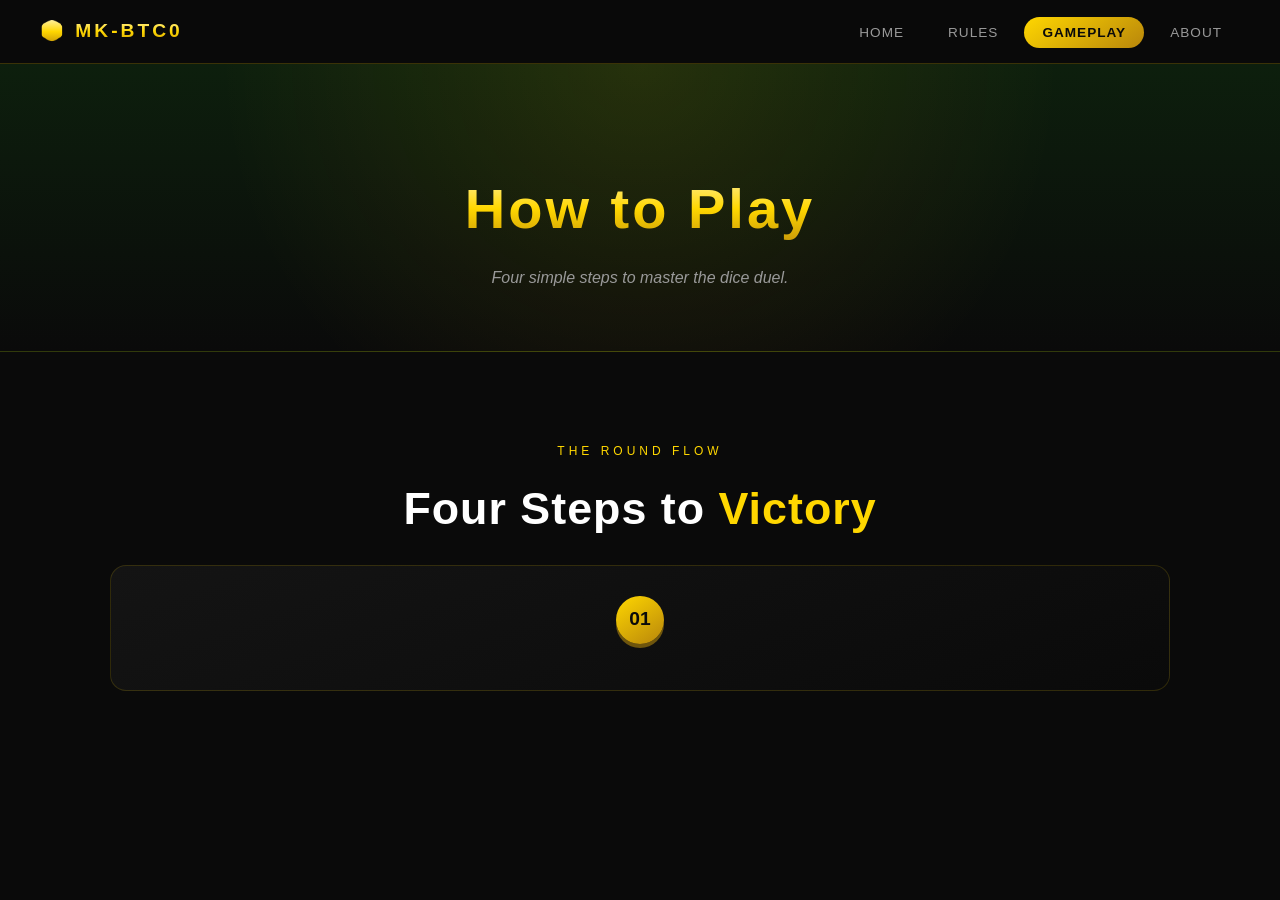
==== gameplay.html @ 075c4543 "Add files via upload" ====
<!DOCTYPE html>
<html lang="en">
<head>
<meta charset="UTF-8">
<meta name="viewport" content="width=device-width, initial-scale=1.0">
<title>Gameplay — MK-BTC0 DICE</title>
<link rel="stylesheet" href="style.css">
</head>
<body>

<nav class="navbar">
  <a href="index.html" class="logo">🎲 MK-BTC0</a>
  <ul>
    <li><a href="index.html" class="nav-link">Home</a></li>
    <li><a href="rules.html" class="nav-link">Rules</a></li>
    <li><a href="gameplay.html" class="nav-link active">Gameplay</a></li>
    <li><a href="about.html" class="nav-link">About</a></li>
  </ul>
</nav>

<div class="page-header">
  <h1>How to Play</h1>
  <p>Four simple steps to master the dice duel.</p>
</div>

<!-- STEPS -->
<section>
  <span class="section-label">The Round Flow</span>
  <h2>Four Steps to <span class="accent">Victory</span></h2>
  <div class="steps">
    <div class="step">
      <div class="number">01</div>
---- style.css ----
* { margin: 0; padding: 0; box-sizing: border-box; }

:root {
  --gold: #ffd700;
  --gold-dark: #b8860b;
  --green: #0b3d0b;
  --red: #c1121f;
  --bg-dark: #0a0a0a;
  --text: #e8e8e8;
  --text-dim: #999;
}

html { scroll-behavior: smooth; }

body {
  font-family: 'Segoe UI', Roboto, Arial, sans-serif;
  background: var(--bg-dark);
  color: var(--text);
  line-height: 1.6;
  overflow-x: hidden;
}

/* ====== NAVBAR ====== */
.navbar {
  position: sticky;
  top: 0;
  z-index: 100;
  display: flex;
  justify-content: space-between;
  align-items: center;
  padding: 16px 40px;
  background: rgba(10, 10, 10, 0.85);
  backdrop-filter: blur(12px);
  border-bottom: 1px solid rgba(255, 215, 0, 0.2);
}

.navbar .logo {
  font-size: 1.2rem;
  font-weight: 900;
  letter-spacing: 3px;
  background: linear-gradient(180deg, #fff8d0, #ffd700, #b8860b);
  -webkit-background-clip: text;
  background-clip: text;
  -webkit-text-fill-color: transparent;
  text-decoration: none;
}

.navbar ul {
  display: flex;
  list-style: none;
  gap: 8px;
}

.navbar a.nav-link {
  color: var(--text-dim);
  text-decoration: none;
  padding: 8px 18px;
  border-radius: 50px;
  font-size: 0.85rem;
  letter-spacing: 1px;
  text-transform: uppercase;
  transition: all 0.25s;
}

.navbar a.nav-link:hover {
  color: var(--gold);
  background: rgba(255, 215, 0, 0.08);
}

.navbar a.nav-link.active {
  color: #0a0a0a;
  background: linear-gradient(145deg, #ffd700, #b8860b);
  font-weight: 700;
}

/* ====== HERO ====== */
.hero {
  min-height: 92vh;
  display: flex;
  flex-direction: column;
  justify-content: center;
  align-items: center;
  text-align: center;
  padding: 60px 20px;
  position: relative;
  background:
    radial-gradient(circle at 50% 30%, rgba(255, 215, 0, 0.12), transparent 60%),
    radial-gradient(circle at 20% 80%, rgba(11, 61, 11, 0.4), transparent 60%),
    linear-gradient(180deg, #0a0a0a 0%, #0d1f0d 100%);
  overflow: hidden;
}

.hero::before {
  content: '';
  position: absolute;
  inset: 0;
  background-image:
    radial-gradient(2px 2px at 20% 30%, rgba(255,215,0,0.4), transparent),
    radial-gradient(2px 2px at 60% 70%, rgba(255,215,0,0.3), transparent),
    radial-gradient(1px 1px at 80% 20%, rgba(255,215,0,0.5), transparent),
    radial-gradient(1px 1px at 40% 90%, rgba(255,215,0,0.3), transparent);
  background-size: 200px 200px;
  animation: sparkle 8s linear infinite;
  pointer-events: none;
}

@keyframes sparkle {
  0% { background-position: 0 0, 0 0, 0 0, 0 0; }
  100% { background-position: 200px 200px, -200px 200px, 100px -100px, -100px -200px; }
}

.hero-badge {
  display: inline-block;
  padding: 8px 20px;
  border: 1px solid var(--gold);
  border-radius: 50px;
  font-size: 0.75rem;
  letter-spacing: 3px;
  text-transform: uppercase;
  color: var(--gold);
  margin-bottom: 24px;
  background: rgba(255, 215, 0, 0.05);
}

.hero h1 {
  font-size: clamp(2.5rem, 7vw, 5rem);
  font-weight: 900;
  letter-spacing: 4px;
  background: linear-gradient(180deg, #fff8d0 0%, #ffd700 50%, #b8860b 100%);
  -webkit-background-clip: text;
  background-clip: text;
  -webkit-text-fill-color: transparent;
  text-shadow: 0 0 60px rgba(255, 215, 0, 0.3);
  line-height: 1.1;
}

.hero .tagline {
  font-size: clamp(1rem, 2vw, 1.3rem);
  color: var(--text-dim);
  max-width: 700px;
  margin: 24px auto 0;
  font-style: italic;
}

.hero .author {
  margin-top: 30px;
  font-size: 0.85rem;
  letter-spacing: 2px;
  color: var(--gold);
  text-transform: uppercase;
}

.hero-dice {
  display: flex;
  gap: 30px;
  margin: 50px 0 30px;
  font-size: 4rem;
  filter: drop-shadow(0 0 20px rgba(255, 215, 0, 0.6));
}

.hero-dice span {
  display: inline-block;
  animation: float 3s ease-in-out infinite;
}
.hero-dice span:nth-child(2) { animation-delay: 0.5s; }

@keyframes float {
  0%, 100% { transform: translateY(0) rotate(0deg); }
  50% { transform: translateY(-15px) rotate(8deg); }
}

/* ====== BUTTONS ====== */
.cta-btn {
  display: inline-block;
  padding: 16px 44px;
  background: linear-gradient(145deg, #ffd700, #b8860b);
  color: #0a0a0a;
  font-weight: 900;
  font-size: 1rem;
  letter-spacing: 2px;
  text-transform: uppercase;
  text-decoration: none;
  border-radius: 50px;
  box-shadow: 0 6px 0 #6e550d, 0 10px 30px rgba(255, 215, 0, 0.3);
  transition: all 0.2s;
  cursor: pointer;
  border: none;
  margin-top: 20px;
}

.cta-btn:hover {
  transform: translateY(-3px);
  box-shadow: 0 9px 0 #6e550d, 0 14px 40px rgba(255, 215, 0, 0.5);
}

.cta-btn.outline {
  background: transparent;
  color: var(--gold);
  border: 2px solid var(--gold);
  box-shadow: none;
}

.cta-btn.outline:hover {
  background: rgba(255, 215, 0, 0.1);
  box-shadow: 0 0 30px rgba(255, 215, 0, 0.3);
}

.btn-row {
  display: flex;
  gap: 16px;
  flex-wrap: wrap;
  justify-content: center;
  margin-top: 20px;
}

/* ====== SECTIONS ====== */
section {
  padding: 90px 20px;
  max-width: 1100px;
  margin: 0 auto;
}

.section-label {
  display: block;
  text-align: center;
  font-size: 0.75rem;
  letter-spacing: 4px;
  text-transform: uppercase;
  color: var(--gold);
  margin-bottom: 12px;
}

h2 {
  font-size: clamp(1.8rem, 4vw, 2.8rem);
  text-align: center;
  margin-bottom: 20px;
  color: #fff;
  letter-spacing: 1px;
}

h2 .accent { color: var(--gold); }

.section-desc {
  text-align: center;
  max-width: 700px;
  margin: 0 auto 50px;
  color: var(--text-dim);
  font-size: 1.05rem;
}

/* ====== PILLARS ====== */
.pillars {
  display: grid;
  grid-template-columns: repeat(auto-fit, minmax(240px, 1fr));
  gap: 24px;
}

.pillar {
  background: linear-gradient(160deg, #141414, #0a0a0a);
  border: 1px solid rgba(255, 215, 0, 0.2);
  border-radius: 16px;
  padding: 32px 24px;
  text-align: center;
  transition: all 0.3s;
  position: relative;
  overflow: hidden;
}

.pillar::before {
  content: '';
  position: absolute;
  top: 0; left: 0; right: 0;
  height: 3px;
  background: linear-gradient(90deg, transparent, var(--gold), transparent);
  opacity: 0;
  transition: opacity 0.3s;
}

.pillar:hover {
  transform: translateY(-6px);
  border-color: rgba(255, 215, 0, 0.5);
  box-shadow: 0 20px 40px rgba(0, 0, 0, 0.5);
}

.pillar:hover::before { opacity: 1; }

.pillar .icon {
  font-size: 2.6rem;
  margin-bottom: 16px;
  display: block;
}

.pillar h3 {
  color: var(--gold);
  font-size: 1.1rem;
  margin-bottom: 12px;
  letter-spacing: 1px;
  text-transform: uppercase;
}

.pillar p {
  color: var(--text-dim);
  font-size: 0.9rem;
}

/* ====== RULES ====== */
.rules-wrapper {
  background: linear-gradient(160deg, #0f1f0f, #050a05);
  border: 1px solid rgba(255, 215, 0, 0.25);
  border-radius: 20px;
  padding: 40px;
  box-shadow: inset 0 0 80px rgba(0, 0, 0, 0.5);
}

.rules-grid {
  display: grid;
  grid-template-columns: repeat(auto-fit, minmax(280px, 1fr));
  gap: 12px;
}

.rule {
  display: flex;
  gap: 14px;
  padding: 12px 16px;
  border-radius: 10px;
  background: rgba(255, 215, 0, 0.03);
  border-left: 3px solid rgba(255, 215, 0, 0.4);
  transition: all 0.2s;
}

.rule:hover {
  background: rgba(255, 215, 0, 0.08);
  border-left-color: var(--gold);
  transform: translateX(4px);
}

.rule .num {
  color: var(--gold);
  font-weight: 900;
  font-size: 0.85rem;
  min-width: 24px;
  font-family: monospace;
}

.rule .txt {
  font-size: 0.88rem;
  color: #ccc;
}

/* ====== ODDS ====== */
.odds-container {
  display: grid;
  grid-template-columns: 1fr 1fr;
  gap: 50px;
  align-items: center;
}

@media (max-width: 768px) {
  .odds-container { grid-template-columns: 1fr; }
}

.pie-chart {
  width: 280px;
  height: 280px;
  border-radius: 50%;
  margin: 0 auto;
  background: conic-gradient(
    #e63946 0deg 150deg,
    #f4a300 150deg 210deg,
    #06a77d 210deg 360deg
  );
  box-shadow: 0 0 60px rgba(255, 215, 0, 0.15),
              inset 0 0 40px rgba(0, 0, 0, 0.4);
  position: relative;
}

.pie-chart::after {
  content: '';
  position: absolute;
  inset: 30%;
  background: var(--bg-dark);
  border-radius: 50%;
  border: 2px solid rgba(255, 215, 0, 0.3);
}

.odds-legend {
  display: flex;
  flex-direction: column;
  gap: 20px;
}

.legend-item {
  display: flex;
  align-items: center;
  gap: 16px;
  padding: 16px 20px;
  background: rgba(255, 255, 255, 0.02);
  border: 1px solid rgba(255, 255, 255, 0.06);
  border-radius: 12px;
}

.legend-color {
  width: 18px;
  height: 18px;
  border-radius: 4px;
  flex-shrink: 0;
}

.legend-item .label {
  font-weight: 600;
  color: #fff;
  font-size: 0.95rem;
}

.legend-item .value {
  margin-left: auto;
  color: var(--gold);
  font-weight: 900;
  font-family: monospace;
  font-size: 1.05rem;
}

/* ====== BET BARS ====== */
.bet-bars {
  display: flex;
  flex-direction: column;
  gap: 14px;
  max-width: 720px;
  margin: 0 auto;
}

.bet-bar {
  display: flex;
  align-items: center;
  gap: 16px;
}

.bet-bar .label {
  min-width: 130px;
  font-size: 0.85rem;
  color: var(--text-dim);
  text-transform: uppercase;
  letter-spacing: 1px;
}

.bet-bar .bar {
  flex: 1;
  height: 40px;
  border-radius: 10px;
  display: flex;
  align-items: center;
  justify-content: flex-end;
  padding-right: 18px;
  font-weight: 900;
  color: #0a0a0a;
  font-size: 0.9rem;
  position: relative;
  overflow: hidden;
  box-shadow: inset 0 -3px 0 rgba(0, 0, 0, 0.2);
}

.bet-bar .bar::before {
  content: '';
  position: absolute;
  inset: 0;
  background: linear-gradient(90deg, transparent, rgba(255,255,255,0.25), transparent);
  animation: shine 3s infinite;
}

@keyframes shine {
  0% { transform: translateX(-100%); }
  100% { transform: translateX(100%); }
}

.bar-max { background: linear-gradient(90deg, #ffd700, #ffed4e); width: 100%; }
.bar-high { background: linear-gradient(90deg, #06a77d, #2ecc71); width: 75%; }
.bar-mid { background: linear-gradient(90deg, #3498db, #5dade2); width: 50%; }
.bar-low { background: linear-gradient(90deg, #9b59b6, #bb8fce); width: 25%; }
.bar-min { background: linear-gradient(90deg, #e74c3c, #ec7063); width: 10%; }

/* ====== STEPS ====== */
.steps {
  display: grid;
  grid-template-columns: repeat(auto-fit, minmax(200px, 1fr));
  gap: 24px;
}

.step {
  background: linear-gradient(160deg, #141414, #0a0a0a);
  border: 1px solid rgba(255, 215, 0, 0.15);
  border-radius: 16px;
  padding: 30px 22px;
  text-align: center;
  transition: all 0.3s;
}

.step:hover {
  border-color: var(--gold);
  transform: translateY(-6px);
  box-shadow: 0 20px 40px rgba(255, 215, 0, 0.1);
}

.step .number {
  display: inline-flex;
  align-items: center;
  justify-content: center;
  width: 48px;
  height: 48px;
  border-radius: 50%;
  background: linear-gradient(145deg, #ffd700, #b8860b);
  color: #0a0a0a;
  font-weight: 900;
  font-size: 1.2rem;
  margin-bottom: 16px;
  box-shadow: 0 4px 0 #6e550d;
}

.step h3 {
  color: #fff;
  font-size: 1rem;
  margin-bottom: 10px;
  text-transform: uppercase;
  letter-spacing: 1px;
}

.step p {
  color: var(--text-dim);
  font-size: 0.88rem;
}

/* ====== QUOTE ====== */
.quote-section {
  background: linear-gradient(160deg, #0f1f0f, #050a05);
  border-top: 1px solid rgba(255, 215, 0, 0.2);
  border-bottom: 1px solid rgba(255, 215, 0, 0.2);
  text-align: center;
  padding: 90px 20px;
}

.quote {
  font-size: clamp(1.2rem, 3vw, 1.8rem);
  font-style: italic;
  color: #fff;
  max-width: 800px;
  margin: 0 auto;
  line-height: 1.5;
}

.quote::before {
  content: '"';
  font-size: 4rem;
  color: var(--gold);
  display: block;
  line-height: 0.5;
  margin-bottom: 20px;
}

.quote-author {
  margin-top: 30px;
  color: var(--gold);
  letter-spacing: 2px;
  font-size: 0.85rem;
  text-transform: uppercase;
}

/* ====== LOAN ====== */
.loan-card {
  background: linear-gradient(160deg, #0f1f0f, #050a05);
  border: 1px solid rgba(255, 215, 0, 0.25);
  border-radius: 20px;
  padding: 50px 40px;
  text-align: center;
  max-width: 800px;
  margin: 0 auto;
  position: relative;
  overflow: hidden;
}

.loan-card::before {
  content: '🏦';
  position: absolute;
  font-size: 12rem;
  opacity: 0.04;
  top: -20px;
  right: -20px;
}

.loan-card h3 {
  color: var(--gold);
  font-size: 1.6rem;
  margin-bottom: 16px;
  letter-spacing: 1px;
}

.loan-card p {
  color: var(--text-dim);
  font-size: 1rem;
  max-width: 600px;
  margin: 0 auto;
}

.loan-features {
  display: flex;
  justify-content: center;
  gap: 40px;
  margin-top: 30px;
  flex-wrap: wrap;
}

.loan-feature {
  text-align: center;
}

.loan-feature .big {
  font-size: 2rem;
  font-weight: 900;
  color: var(--gold);
  display: block;
}

.loan-feature .small {
  font-size: 0.75rem;
  color: var(--text-dim);
  text-transform: uppercase;
  letter-spacing: 1px;
}

/* ====== CTA SECTION ====== */
.cta-section {
  text-align: center;
  padding: 100px 20px;
  background:
    radial-gradient(circle at 50% 50%, rgba(255, 215, 0, 0.08), transparent 60%),
    #0a0a0a;
}

/* ====== FOOTER ====== */
footer {
  text-align: center;
  padding: 40px 20px;
  border-top: 1px solid rgba(255, 215, 0, 0.15);
  color: var(--text-dim);
  font-size: 0.8rem;
  letter-spacing: 1px;
}

footer .gold { color: var(--gold); }

/* ====== PAGE HEADER (для внутренних страниц) ====== */
.page-header {
  padding: 100px 20px 60px;
  text-align: center;
  background:
    radial-gradient(circle at 50% 0%, rgba(255, 215, 0, 0.1), transparent 60%),
    linear-gradient(180deg, #0d1f0d, #0a0a0a);
  border-bottom: 1px solid rgba(255, 215, 0, 0.15);
}

.page-header h1 {
  font-size: clamp(2rem, 5vw, 3.5rem);
  font-weight: 900;
  letter-spacing: 3px;
  background: linear-gradient(180deg, #fff8d0, #ffd700, #b8860b);
  -webkit-background-clip: text;
  background-clip: text;
  -webkit-text-fill-color: transparent;
  margin-bottom: 12px;
}

.page-header p {
  color: var(--text-dim);
  font-style: italic;
  max-width: 600px;
  margin: 0 auto;
}

/* ====== MOBILE ====== */
@media (max-width: 700px) {
  .navbar { flex-direction: column; gap: 12px; padding: 12px 20px; }
  .navbar ul { gap: 4px; flex-wrap: wrap; justify-content: center; }
  .navbar a.nav-link { padding: 6px 12px; font-size: 0.75rem; }
  .bet-bar .label { min-width: 90px; font-size: 0.7rem; }
  .rules-wrapper { padding: 24px 16px; }
  section { padding: 60px 16px; }
}
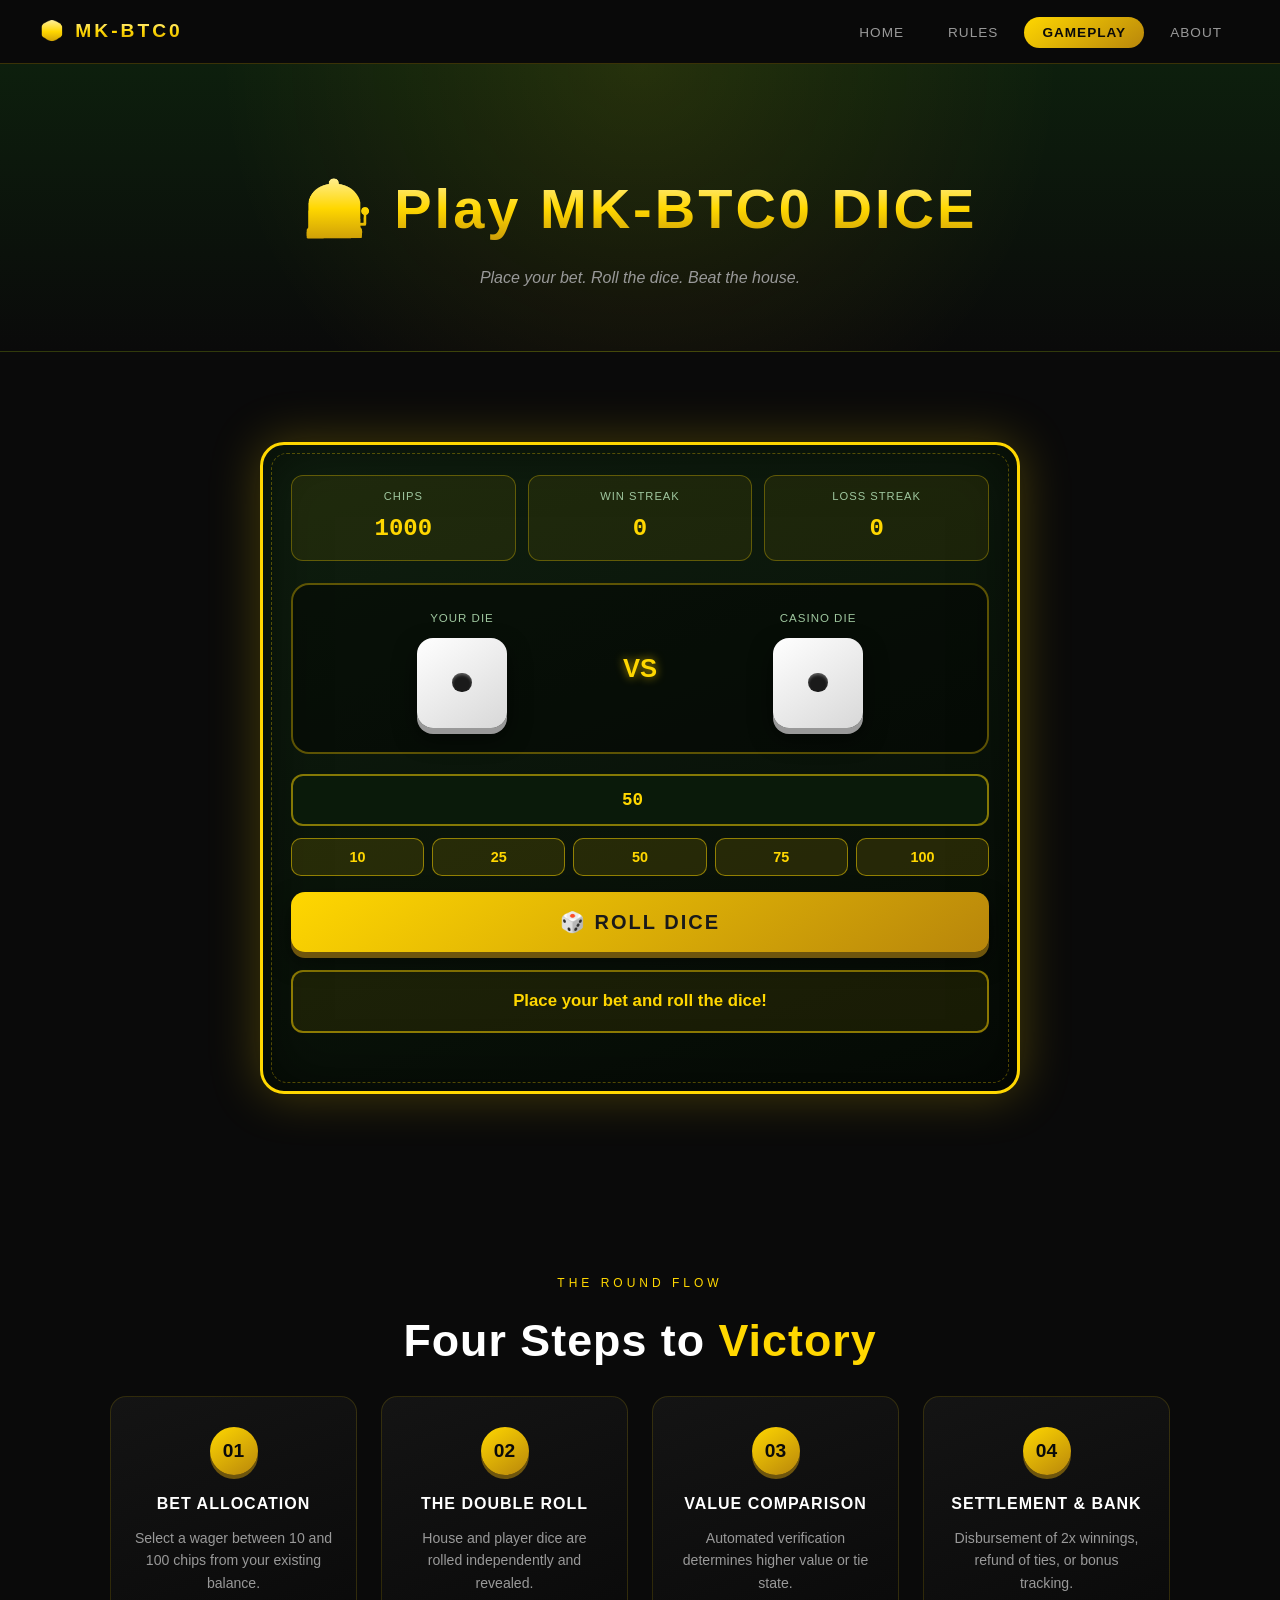
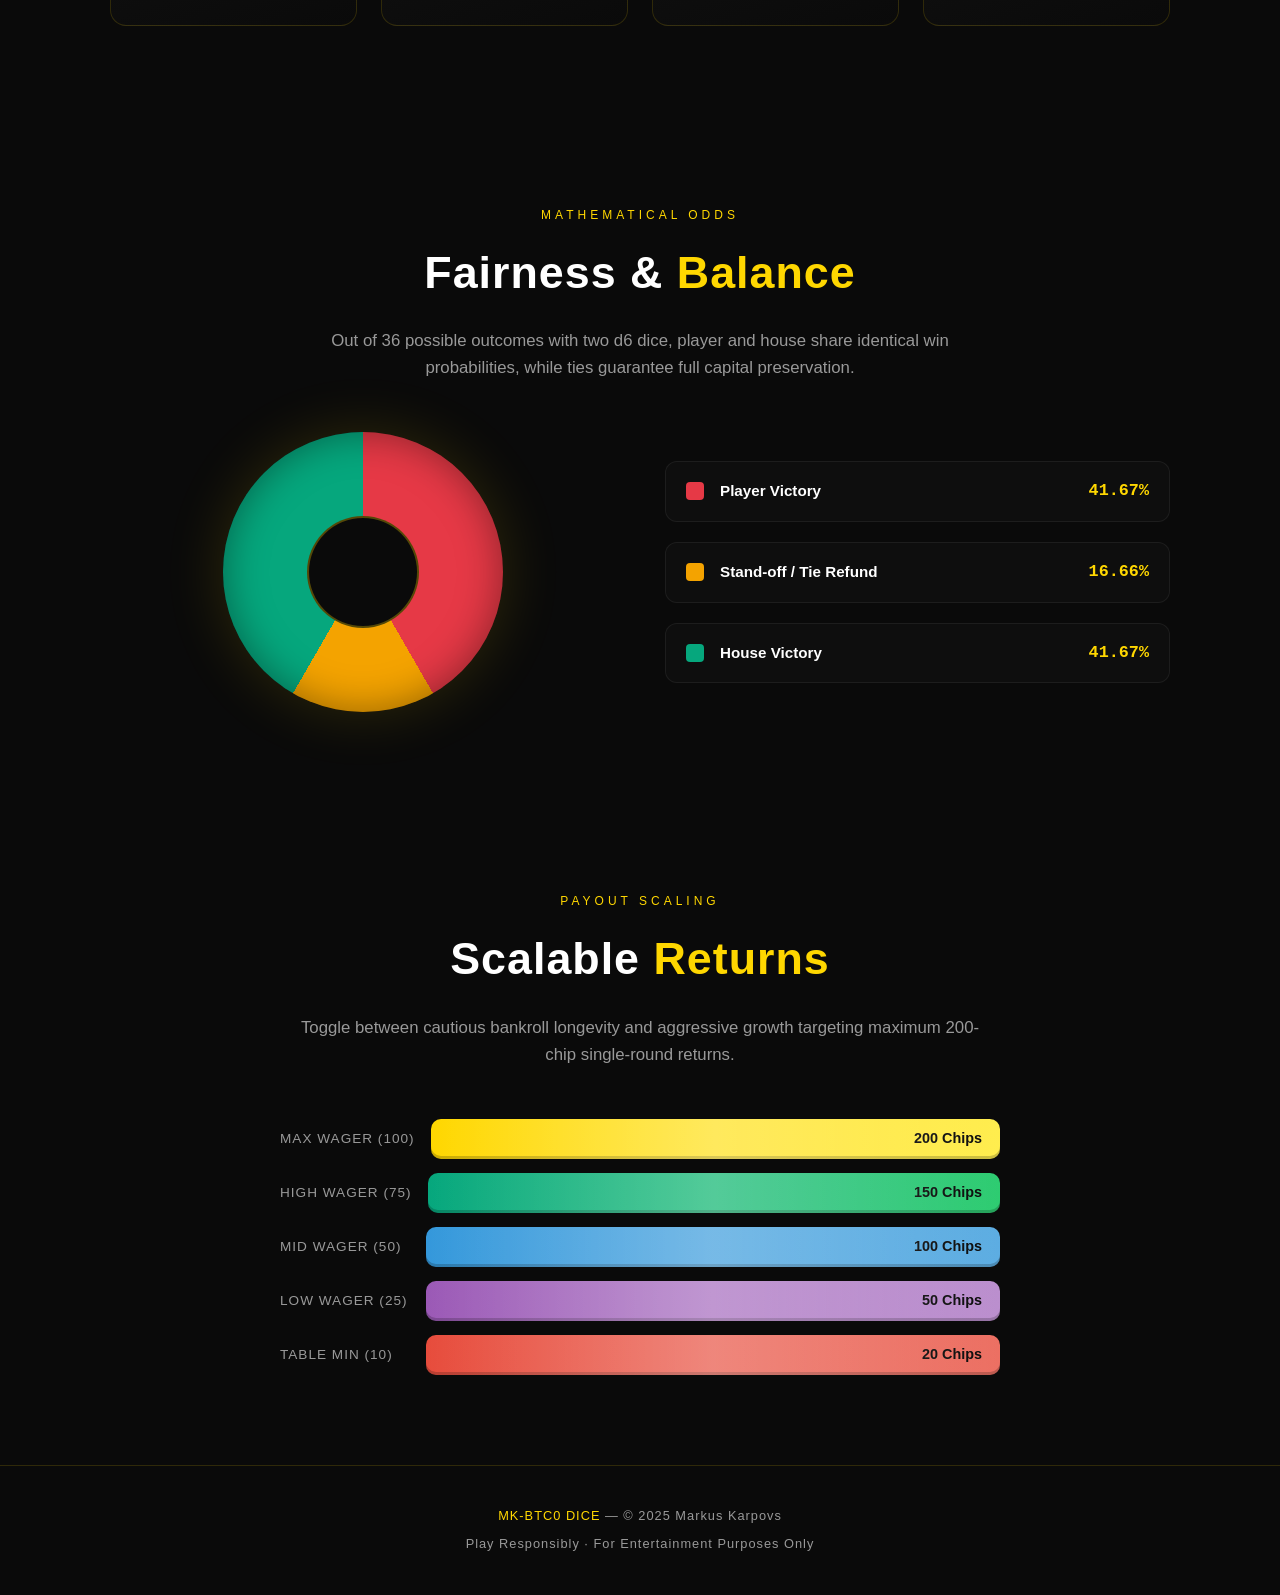
==== commit e80c4057: "Update gameplay.html" ====
--- a/gameplay.html
+++ b/gameplay.html
@@ -3,8 +3,251 @@
 <head>
 <meta charset="UTF-8">
 <meta name="viewport" content="width=device-width, initial-scale=1.0">
-<title>Gameplay — MK-BTC0 DICE</title>
+<title>Play — MK-BTC0 DICE</title>
 <link rel="stylesheet" href="style.css">
+<style>
+  /* ===== GAME-SPECIFIC STYLES ===== */
+  .game-container {
+    max-width: 760px;
+    margin: 0 auto;
+    background: linear-gradient(160deg, #0f1f0f, #050a05);
+    border: 3px solid var(--gold);
+    border-radius: 24px;
+    padding: 30px 28px;
+    box-shadow: 0 0 50px rgba(255, 215, 0, 0.25),
+                inset 0 0 60px rgba(0, 0, 0, 0.6);
+    position: relative;
+  }
+
+  .game-container::before {
+    content: '';
+    position: absolute;
+    inset: 8px;
+    border: 1px dashed rgba(255, 215, 0, 0.3);
+    border-radius: 16px;
+    pointer-events: none;
+  }
+
+  .game-stats {
+    display: grid;
+    grid-template-columns: repeat(3, 1fr);
+    gap: 12px;
+    margin-bottom: 22px;
+  }
+
+  .game-stat {
+    background: rgba(255, 215, 0, 0.07);
+    border: 1px solid rgba(255, 215, 0, 0.3);
+    border-radius: 12px;
+    padding: 12px;
+    text-align: center;
+  }
+
+  .game-stat .label {
+    font-size: 0.7rem;
+    text-transform: uppercase;
+    letter-spacing: 1px;
+    color: #9fc79f;
+  }
+
+  .game-stat .value {
+    font-size: 1.5rem;
+    font-weight: 900;
+    color: var(--gold);
+    margin-top: 4px;
+    font-family: monospace;
+  }
+
+  .dice-arena {
+    display: flex;
+    justify-content: space-around;
+    align-items: center;
+    background: rgba(0, 0, 0, 0.4);
+    border: 2px solid rgba(255, 215, 0, 0.35);
+    border-radius: 18px;
+    padding: 24px 16px;
+    margin-bottom: 20px;
+  }
+
+  .dice-slot { text-align: center; flex: 1; }
+
+  .dice-slot .who {
+    font-size: 0.72rem;
+    text-transform: uppercase;
+    letter-spacing: 1px;
+    color: #9fc79f;
+    margin-bottom: 10px;
+  }
+
+  .die {
+    width: 90px;
+    height: 90px;
+    margin: 0 auto;
+    background: linear-gradient(145deg, #ffffff, #d8d8d8);
+    border-radius: 16px;
+    display: grid;
+    grid-template-columns: repeat(3, 1fr);
+    grid-template-rows: repeat(3, 1fr);
+    padding: 12px;
+    gap: 4px;
+    box-shadow: 0 6px 0 #999, 0 10px 22px rgba(0, 0, 0, 0.6);
+    transition: transform 0.3s ease;
+  }
+
+  .die.rolling { animation: shake 0.4s ease infinite; }
+
+  @keyframes shake {
+    0%, 100% { transform: rotate(0deg) translateY(0); }
+    25% { transform: rotate(-8deg) translateY(-4px); }
+    75% { transform: rotate(8deg) translateY(4px); }
+  }
+
+  .pip { border-radius: 50%; background: transparent; }
+  .pip.on {
+    background: #1a1a1a;
+    box-shadow: inset 0 2px 3px rgba(255, 255, 255, 0.3);
+  }
+
+  .vs-tag {
+    font-size: 1.6rem;
+    font-weight: 900;
+    color: var(--gold);
+    padding: 0 8px;
+    text-shadow: 0 0 10px rgba(255, 215, 0, 0.7);
+  }
+
+  .bet-row {
+    display: flex;
+    gap: 10px;
+    margin-bottom: 12px;
+  }
+
+  .bet-row input {
+    flex: 1;
+    padding: 14px;
+    background: #0a1a0a;
+    border: 2px solid rgba(255, 215, 0, 0.5);
+    border-radius: 12px;
+    color: var(--gold);
+    font-size: 1.1rem;
+    font-weight: 900;
+    text-align: center;
+    outline: none;
+    font-family: monospace;
+  }
+
+  .bet-row input:focus {
+    border-color: var(--gold);
+    box-shadow: 0 0 12px rgba(255, 215, 0, 0.4);
+  }
+
+  .quick-bet-row {
+    display: flex;
+    gap: 8px;
+    margin-bottom: 16px;
+    flex-wrap: wrap;
+  }
+
+  .quick-bet-row button {
+    flex: 1;
+    min-width: 60px;
+    padding: 10px;
+    background: rgba(255, 215, 0, 0.12);
+    border: 1px solid rgba(255, 215, 0, 0.5);
+    border-radius: 10px;
+    color: var(--gold);
+    font-weight: 900;
+    cursor: pointer;
+    transition: all 0.2s;
+    font-size: 0.9rem;
+  }
+
+  .quick-bet-row button:hover {
+    background: rgba(255, 215, 0, 0.3);
+    transform: translateY(-2px);
+  }
+
+  .roll-btn {
+    width: 100%;
+    padding: 18px;
+    font-size: 1.25rem;
+    font-weight: 900;
+    letter-spacing: 2px;
+    text-transform: uppercase;
+    background: linear-gradient(145deg, #ffd700, #b8860b);
+    color: #1a1a1a;
+    border: none;
+    border-radius: 14px;
+    cursor: pointer;
+    box-shadow: 0 6px 0 #6e550d, 0 10px 22px rgba(0, 0, 0, 0.5);
+    transition: all 0.15s;
+  }
+
+  .roll-btn:hover:not(:disabled) {
+    transform: translateY(-2px);
+    box-shadow: 0 8px 0 #6e550d, 0 14px 26px rgba(0, 0, 0, 0.6);
+  }
+
+  .roll-btn:active:not(:disabled) {
+    transform: translateY(4px);
+    box-shadow: 0 2px 0 #6e550d;
+  }
+
+  .roll-btn:disabled { opacity: 0.5; cursor: not-allowed; }
+
+  .result-box {
+    margin-top: 18px;
+    padding: 16px;
+    border-radius: 12px;
+    text-align: center;
+    font-size: 1.05rem;
+    font-weight: 700;
+    min-height: 56px;
+    display: flex;
+    align-items: center;
+    justify-content: center;
+    transition: all 0.3s;
+  }
+
+  .result-box.win {
+    background: rgba(40, 167, 69, 0.18);
+    border: 2px solid #28a745;
+    color: #5eff7a;
+  }
+
+  .result-box.lose {
+    background: rgba(220, 53, 69, 0.18);
+    border: 2px solid #dc3545;
+    color: #ff7a88;
+  }
+
+  .result-box.tie {
+    background: rgba(255, 193, 7, 0.15);
+    border: 2px solid #ffc107;
+    color: #ffd766;
+  }
+
+  .result-box.info {
+    background: rgba(255, 215, 0, 0.08);
+    border: 2px solid rgba(255, 215, 0, 0.5);
+    color: var(--gold);
+  }
+
+  .streak-msg {
+    text-align: center;
+    font-size: 0.8rem;
+    color: #9fc79f;
+    margin-top: 10px;
+    min-height: 18px;
+    letter-spacing: 1px;
+  }
+
+  @media (max-width: 520px) {
+    .die { width: 70px; height: 70px; padding: 9px; }
+    .game-stat .value { font-size: 1.15rem; }
+    .game-container { padding: 20px 16px; }
+  }
+</style>
 </head>
 <body>
 
@@ -19,15 +262,345 @@
 </nav>
 
 <div class="page-header">
-  <h1>How to Play</h1>
-  <p>Four simple steps to master the dice duel.</p>
+  <h1>🎰 Play MK-BTC0 DICE</h1>
+  <p>Place your bet. Roll the dice. Beat the house.</p>
 </div>
 
-<!-- STEPS -->
+<!-- ===== GAME ===== -->
+<section>
+  <div class="game-container">
+
+    <!-- STATS -->
+    <div class="game-stats">
+      <div class="game-stat">
+        <div class="label">Chips</div>
+        <div class="value" id="chipsVal">1000</div>
+      </div>
+      <div class="game-stat">
+        <div class="label">Win Streak</div>
+        <div class="value" id="winStreakVal">0</div>
+      </div>
+      <div class="game-stat">
+        <div class="label">Loss Streak</div>
+        <div class="value" id="lossStreakVal">0</div>
+      </div>
+    </div>
+
+    <!-- DICE -->
+    <div class="dice-arena">
+      <div class="dice-slot">
+        <div class="who">Your Die</div>
+        <div class="die" id="playerDie"></div>
+      </div>
+      <div class="vs-tag">VS</div>
+      <div class="dice-slot">
+        <div class="who">Casino Die</div>
+        <div class="die" id="casinoDie"></div>
+      </div>
+    </div>
+
+    <!-- BET INPUT -->
+    <div class="bet-row">
+      <input type="number" id="betInput" value="50" min="10" max="100" step="10">
+    </div>
+
+    <!-- QUICK BETS -->
+    <div class="quick-bet-row">
+      <button onclick="setBet(10)">10</button>
+      <button onclick="setBet(25)">25</button>
+      <button onclick="setBet(50)">50</button>
+      <button onclick="setBet(75)">75</button>
+      <button onclick="setBet(100)">100</button>
+    </div>
+
+    <!-- ROLL BUTTON -->
+    <button class="roll-btn" id="rollBtn" onclick="playRound()">🎲 ROLL DICE</button>
+
+    <!-- RESULT -->
+    <div class="result-box info" id="resultBox">Place your bet and roll the dice!</div>
+    <div class="streak-msg" id="streakMsg"></div>
+  </div>
+</section>
+
+<!-- INFO SECTION -->
 <section>
   <span class="section-label">The Round Flow</span>
   <h2>Four Steps to <span class="accent">Victory</span></h2>
   <div class="steps">
     <div class="step">
       <div class="number">01</div>
-     +      <h3>Bet Allocation</h3>
+      <p>Select a wager between 10 and 100 chips from your existing balance.</p>
+    </div>
+    <div class="step">
+      <div class="number">02</div>
+      <h3>The Double Roll</h3>
+      <p>House and player dice are rolled independently and revealed.</p>
+    </div>
+    <div class="step">
+      <div class="number">03</div>
+      <h3>Value Comparison</h3>
+      <p>Automated verification determines higher value or tie state.</p>
+    </div>
+    <div class="step">
+      <div class="number">04</div>
+      <h3>Settlement &amp; Bank</h3>
+      <p>Disbursement of 2x winnings, refund of ties, or bonus tracking.</p>
+    </div>
+  </div>
+</section>
+
+<!-- ODDS -->
+<section>
+  <span class="section-label">Mathematical Odds</span>
+  <h2>Fairness &amp; <span class="accent">Balance</span></h2>
+  <p class="section-desc">
+    Out of 36 possible outcomes with two d6 dice, player and house share identical
+    win probabilities, while ties guarantee full capital preservation.
+  </p>
+
+  <div class="odds-container">
+    <div class="pie-chart"></div>
+    <div class="odds-legend">
+      <div class="legend-item">
+        <div class="legend-color" style="background:#e63946;"></div>
+        <span class="label">Player Victory</span>
+        <span class="value">41.67%</span>
+      </div>
+      <div class="legend-item">
+        <div class="legend-color" style="background:#f4a300;"></div>
+        <span class="label">Stand-off / Tie Refund</span>
+        <span class="value">16.66%</span>
+      </div>
+      <div class="legend-item">
+        <div class="legend-color" style="background:#06a77d;"></div>
+        <span class="label">House Victory</span>
+        <span class="value">41.67%</span>
+      </div>
+    </div>
+  </div>
+</section>
+
+<!-- PAYOUT BARS -->
+<section>
+  <span class="section-label">Payout Scaling</span>
+  <h2>Scalable <span class="accent">Returns</span></h2>
+  <p class="section-desc">
+    Toggle between cautious bankroll longevity and aggressive growth targeting
+    maximum 200-chip single-round returns.
+  </p>
+
+  <div class="bet-bars">
+    <div class="bet-bar">
+      <span class="label">Max Wager (100)</span>
+      <div class="bar bar-max">200 Chips</div>
+    </div>
+    <div class="bet-bar">
+      <span class="label">High Wager (75)</span>
+      <div class="bar bar-high">150 Chips</div>
+    </div>
+    <div class="bet-bar">
+      <span class="label">Mid Wager (50)</span>
+      <div class="bar bar-mid">100 Chips</div>
+    </div>
+    <div class="bet-bar">
+      <span class="label">Low Wager (25)</span>
+      <div class="bar bar-low">50 Chips</div>
+    </div>
+    <div class="bet-bar">
+      <span class="label">Table Min (10)</span>
+      <div class="bar bar-min">20 Chips</div>
+    </div>
+  </div>
+</section>
+
+<footer>
+  <p><span class="gold">MK-BTC0 DICE</span> — © 2025 Markus Karpovs</p>
+  <p style="margin-top:8px;">Play Responsibly · For Entertainment Purposes Only</p>
+</footer>
+
+<script>
+  // ===== GAME STATE =====
+  let chips = 1000;
+  let winStreak = 0;
+  let lossStreak = 0;
+  let loanUsed = false;
+  let rolling = false;
+
+  // ===== DOM =====
+  const chipsVal = document.getElementById('chipsVal');
+  const winStreakVal = document.getElementById('winStreakVal');
+  const lossStreakVal = document.getElementById('lossStreakVal');
+  const betInput = document.getElementById('betInput');
+  const rollBtn = document.getElementById('rollBtn');
+  const resultBox = document.getElementById('resultBox');
+  const streakMsg = document.getElementById('streakMsg');
+  const playerDie = document.getElementById('playerDie');
+  const casinoDie = document.getElementById('casinoDie');
+
+  // ===== DICE PATTERNS (1..9 in 3x3 grid) =====
+  const DICE_PATTERNS = {
+    1: [5],
+    2: [1, 9],
+    3: [1, 5, 9],
+    4: [1, 3, 7, 9],
+    5: [1, 3, 5, 7, 9],
+    6: [1, 3, 4, 6, 7, 9]
+  };
+
+  function renderDie(el, value) {
+    el.innerHTML = '';
+    const on = DICE_PATTERNS[value] || [];
+    for (let i = 1; i <= 9; i++) {
+      const pip = document.createElement('div');
+      pip.className = 'pip' + (on.includes(i) ? ' on' : '');
+      el.appendChild(pip);
+    }
+  }
+
+  function setBet(v) { betInput.value = v; }
+
+  function updateUI() {
+    chipsVal.textContent = chips;
+    winStreakVal.textContent = winStreak;
+    lossStreakVal.textContent = lossStreak;
+  }
+
+  function setResult(text, type) {
+    resultBox.textContent = text;
+    resultBox.className = 'result-box ' + type;
+  }
+
+  function randomDie() { return Math.floor(Math.random() * 6) + 1; }
+  function sleep(ms) { return new Promise(r => setTimeout(r, ms)); }
+
+  // ===== MAIN GAME LOOP =====
+  async function playRound() {
+    if (rolling) return;
+
+    let bet = parseInt(betInput.value, 10);
+
+    // Validate
+    if (isNaN(bet) || bet < 10 || bet > 100) {
+      setResult('❌ Bet must be between 10 and 100 chips!', 'lose');
+      return;
+    }
+
+    if (bet > chips) {
+      if (!loanUsed && chips < 10) {
+        loanUsed = true;
+        chips += 100;
+        updateUI();
+        setResult('🏦 Emergency loan granted: +100 chips!', 'info');
+        await sleep(1200);
+      } else {
+        setResult('❌ Not enough chips!', 'lose');
+        return;
+      }
+    }
+
+    let loanRepay = (loanUsed && chips > 0) ? Math.floor(bet * 0.1) : 0;
+
+    rolling = true;
+    rollBtn.disabled = true;
+
+    chips -= bet;
+    updateUI();
+
+    // Animation
+    playerDie.classList.add('rolling');
+    casinoDie.classList.add('rolling');
+    setResult('🎲 Rolling...', 'info');
+
+    for (let i = 0; i < 12; i++) {
+      renderDie(playerDie, randomDie());
+      renderDie(casinoDie, randomDie());
+      await sleep(70);
+    }
+
+    const p = randomDie();
+    const c = randomDie();
+    renderDie(playerDie, p);
+    renderDie(casinoDie, c);
+    playerDie.classList.remove('rolling');
+    casinoDie.classList.remove('rolling');
+
+    await sleep(300);
+
+    // RESOLVE
+    let msg = '';
+    let type = '';
+
+    if (p > c) {
+      let winAmount = bet * 2;
+      winStreak++;
+      lossStreak = 0;
+
+      let bonus = 0;
+      if (winStreak % 3 === 0) {
+        bonus = 50;
+        msg = `🔥 3 wins in a row! +50 BONUS! `;
+      }
+
+      chips += winAmount + bonus;
+
+      let repayMsg = '';
+      if (loanUsed && loanRepay > 0) {
+        chips -= loanRepay;
+        repayMsg = ` (Loan repay: -${loanRepay})`;
+      }
+
+      msg += `🏆 You win! ${p} > ${c} → +${winAmount}${bonus ? ' +50' : ''}${repayMsg}`;
+      type = 'win';
+
+    } else if (p < c) {
+      lossStreak++;
+      winStreak = 0;
+      msg = `❌ You lose! ${p} < ${c} → -${bet} chips`;
+      type = 'lose';
+
+    } else {
+      chips += bet;
+      msg = `🤝 Tie! ${p} = ${c} → bet returned`;
+      type = 'tie';
+    }
+
+    updateUI();
+
+    // Bankruptcy
+    if (chips < 10) {
+      if (!loanUsed) {
+        loanUsed = true;
+        chips += 100;
+        updateUI();
+        msg += ' | 🏦 Emergency loan: +100 chips!';
+      } else {
+        msg += ' | 💀 GAME OVER — bankrupt!';
+        rollBtn.disabled = true;
+        rollBtn.textContent = '💀 GAME OVER';
+        setResult(msg, 'lose');
+        rolling = false;
+        return;
+      }
+    }
+
+    setResult(msg, type);
+    streakMsg.textContent = `Win streak: ${winStreak} | Loss streak: ${lossStreak}`;
+
+    rolling = false;
+    rollBtn.disabled = false;
+  }
+
+  // Enter key to roll
+  betInput.addEventListener('keydown', (e) => {
+    if (e.key === 'Enter') playRound();
+  });
+
+  // Init
+  updateUI();
+  renderDie(playerDie, 1);
+  renderDie(casinoDie, 1);
+</script>
+
+</body>
+</html>
